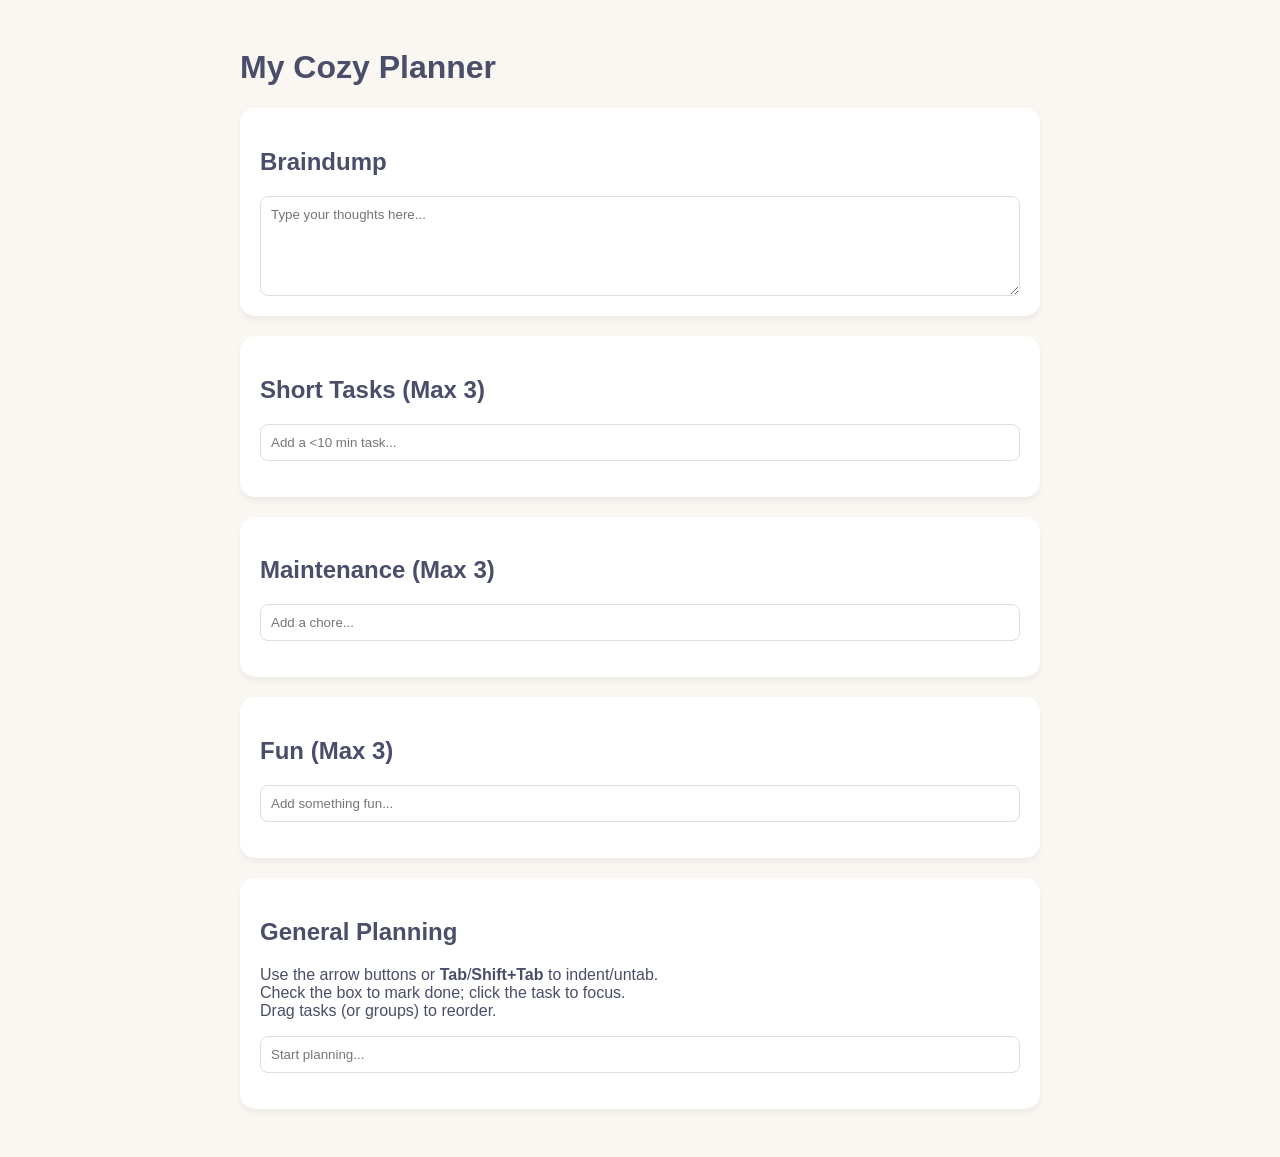
==== index.html @ a2bdfbc6 "Update and rename planner.html to index.html" ====
<!DOCTYPE html>
<html lang="en">
<head>
    <meta charset="UTF-8">
    <meta name="viewport" content="width=device-width, initial-scale=1.0">
    <title>Cozy Day Planner</title>
    <link rel="stylesheet" href="planner.css">
</head>
<body>

    <div class="planner-container">
        <header>
            <h1>My Cozy Planner</h1>
        </header>

        <section class="section">
            <h2>Braindump</h2>
            <textarea id="braindump" placeholder="Type your thoughts here..."></textarea>
        </section>

        <div class="task-grid">
            <div class="section restricted" data-limit="3" id="short-tasks">
                <h2>Short Tasks (Max 3)</h2>
                <input type="text" placeholder="Add a <10 min task..." class="task-input">
                <ul class="task-list"></ul>
            </div>

            <div class="section restricted" data-limit="3" id="maintenance-tasks">
                <h2>Maintenance (Max 3)</h2>
                <input type="text" placeholder="Add a chore..." class="task-input">
                <ul class="task-list"></ul>
            </div>

            <div class="section restricted" data-limit="3" id="fun-tasks">
                <h2>Fun (Max 3)</h2>
                <input type="text" placeholder="Add something fun..." class="task-input">
                <ul class="task-list"></ul>
            </div>
        </div>

        <section class="section" id="general-planning">
            <h2>General Planning</h2>
            <p class="hint">Use the arrow buttons or <b>Tab</b>/<b>Shift+Tab</b> to indent/untab.<br>Check the box to mark done; click the task to focus.<br>Drag tasks (or groups) to reorder.</p>
            <input type="text" id="general-input" placeholder="Start planning...">
            <ul id="general-list" class="task-list"></ul>
        </section>
    </div>

    <script src="planner.js"></script>
</body>
</html>
---- planner.css ----
:root {
    --bg-color: #faf7f2;
    --accent-color: #d4a373;
    --text-color: #4a4e69;
    --error-color: #e5989b;
}

body {
    background-color: var(--bg-color);
    font-family: 'Segoe UI', Tahoma, Geneva, Verdana, sans-serif;
    color: var(--text-color);
    display: flex;
    justify-content: center;
    padding: 20px;
}

.planner-container {
    max-width: 800px;
    width: 100%;
}

.section {
    background: white;
    padding: 20px;
    margin-bottom: 20px;
    border-radius: 15px;
    box-shadow: 0 4px 6px rgba(0,0,0,0.05);
}

textarea {
    width: 100%;
    height: 100px;
    border: 1px solid #ddd;
    border-radius: 8px;
    padding: 10px;
    resize: vertical;
}

input[type="text"] {
    width: 100%;
    padding: 10px;
    border: 1px solid #ddd;
    border-radius: 8px;
    box-sizing: border-box;
}

.task-list {
    list-style: none;
    padding: 0;
}

.task-item {
    padding: 8px 0;
    border-bottom: 1px solid #eee;
}

/* Indentation Classes (multiple levels) */
.indent-level-1 { margin-left: 30px; color: #888; }
.indent-level-2 { margin-left: 60px; color: #777; }
.indent-level-3 { margin-left: 90px; color: #666; }
/* fallback for any single-class use */
.indent { margin-left: 30px; color: #888; }

/* dragging styles */
.task-item.dragging {
    opacity: 0.4;
}
/* Shake Animation */
.shake {
    animation: shake 0.4s ease-in-out;
    border-color: var(--error-color) !important;
}

@keyframes shake {
    0%, 100% { transform: translateX(0); }
    25% { transform: translateX(-5px); }
    75% { transform: translateX(5px); }
}
textarea {
    display: block;          /* Removes the "text baseline" alignment issues */
    width: 100%;             /* Ensures it spans the full container */
    box-sizing: border-box;  /* Includes padding/border in the width calculation */
    margin-top: 10px;        /* Adds a consistent gap below the title */
    border: 1px solid #ddd;
    border-radius: 8px;
    padding: 10px;
    font-family: inherit;    /* Ensures text inside matches the rest of the app */
    resize: vertical;        /* Only allow vertical stretching to keep width stable */
}

/* Style for completed tasks */
.completed {
    text-decoration: line-through;
    color: #a0a0a0;
    opacity: 0.6;
}

/* Give the user a hint that they can click these */
.task-item {
    cursor: grab;
    user-select: none; /* Prevents text highlighting while clicking */
    transition: all 0.2s ease;
    display: flex;
    align-items: center;
}
.task-item:active {
    cursor: grabbing;
}

/* group border to visually tie child items to parent */
.task-item.indent-level-1,
.task-item.indent-level-2,
.task-item.indent-level-3 {
    border-left: 2px solid #ccc;
    padding-left: 6px;
}

/* checkbox at start */
.task-item input.complete-checkbox {
    margin-right: 8px;
}

/* indent/outdent button styles */
.task-item .controls {
    display: inline-flex;
    margin-left: auto; /* push controls to the right */
}
.task-item .controls button {
    background: none;
    border: none;
    cursor: pointer;
    font-size: 0.9em;
    padding: 2px 4px;
    margin-left: 4px;
}
.task-item.dragging {
    opacity: 0.4;
}
.task-item:hover {
    background-color: #fdfaf6;
}
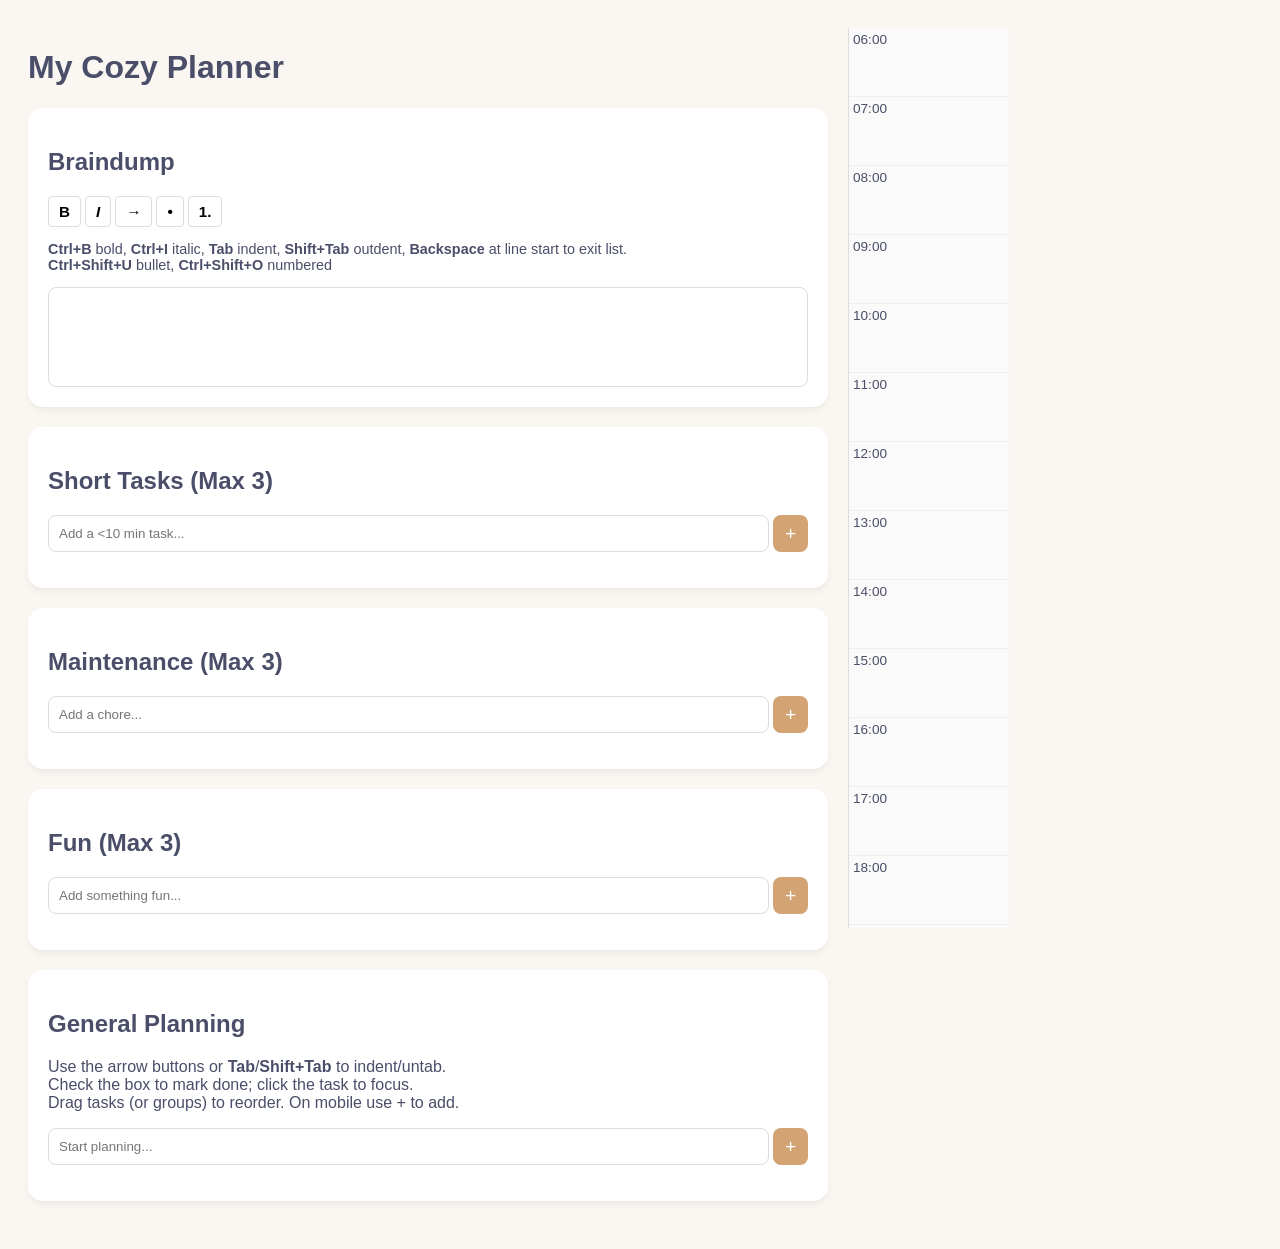
==== commit 8b17d6c6: "Add files via upload" ====
--- a/index.html
+++ b/index.html
@@ -8,44 +8,82 @@
 </head>
 <body>
 
-    <div class="planner-container">
-        <header>
-            <h1>My Cozy Planner</h1>
-        </header>
+    <div class="main-content">
+        <div class="planner-container">
+            <header>
+                <h1>My Cozy Planner</h1>
+            </header>
 
         <section class="section">
             <h2>Braindump</h2>
-            <textarea id="braindump" placeholder="Type your thoughts here..."></textarea>
+            <div class="braindump-toolbar">
+                <button id="btn-bold" title="Bold (Ctrl+B)"><b>B</b></button>
+                <button id="btn-italic" title="Italic (Ctrl+I)"><i>I</i></button>
+                <button id="btn-indent" title="Indent (Tab)">→</button>
+                <button id="btn-bullet" title="Bullet List">•</button>
+                <button id="btn-number" title="Numbered List">1.</button>
+            </div>
+            <p class="hint" style="font-size: 0.9em;"><b>Ctrl+B</b> bold, <b>Ctrl+I</b> italic, <b>Tab</b> indent, <b>Shift+Tab</b> outdent, <b>Backspace</b> at line start to exit list.<br><b>Ctrl+Shift+U</b> bullet, <b>Ctrl+Shift+O</b> numbered</p>
+            <div id="braindump" class="braindump-editor" contenteditable="true" role="textbox" aria-label="Braindump text area"></div>
         </section>
 
         <div class="task-grid">
             <div class="section restricted" data-limit="3" id="short-tasks">
                 <h2>Short Tasks (Max 3)</h2>
-                <input type="text" placeholder="Add a <10 min task..." class="task-input">
+                <div class="input-group">
+                    <input type="text" placeholder="Add a <10 min task..." class="task-input">
+                    <button class="add-btn">+</button>
+                </div>
                 <ul class="task-list"></ul>
             </div>
 
             <div class="section restricted" data-limit="3" id="maintenance-tasks">
                 <h2>Maintenance (Max 3)</h2>
-                <input type="text" placeholder="Add a chore..." class="task-input">
+                <div class="input-group">
+                    <input type="text" placeholder="Add a chore..." class="task-input">
+                    <button class="add-btn">+</button>
+                </div>
                 <ul class="task-list"></ul>
             </div>
 
             <div class="section restricted" data-limit="3" id="fun-tasks">
                 <h2>Fun (Max 3)</h2>
-                <input type="text" placeholder="Add something fun..." class="task-input">
+                <div class="input-group">
+                    <input type="text" placeholder="Add something fun..." class="task-input">
+                    <button class="add-btn">+</button>
+                </div>
                 <ul class="task-list"></ul>
             </div>
         </div>
 
         <section class="section" id="general-planning">
             <h2>General Planning</h2>
-            <p class="hint">Use the arrow buttons or <b>Tab</b>/<b>Shift+Tab</b> to indent/untab.<br>Check the box to mark done; click the task to focus.<br>Drag tasks (or groups) to reorder.</p>
-            <input type="text" id="general-input" placeholder="Start planning...">
+            <p class="hint">Use the arrow buttons or <b>Tab</b>/<b>Shift+Tab</b> to indent/untab.<br>Check the box to mark done; click the task to focus.<br>Drag tasks (or groups) to reorder. On mobile use + to add.</p>
+            <div class="input-group">
+                <input type="text" id="general-input" placeholder="Start planning...">
+                <button id="general-add" class="add-btn">+</button>
+            </div>
             <ul id="general-list" class="task-list"></ul>
         </section>
-    </div>
+        </div> <!-- planner-container -->
+        <div class="time-blocker" id="time-blocker"></div>
+        <!-- Event modal -->
+        <div id="event-modal" class="modal hidden" role="dialog" aria-modal="true" aria-labelledby="modal-title">
+            <div class="modal-content">
+                <h3 id="modal-title">Create Time Block</h3>
+                <label>Label<br><input type="text" id="evt-label" placeholder="Meeting"></label>
+                <label>Start<br><input type="time" id="evt-start"></label>
+                <label>End<br><input type="time" id="evt-end"></label>
+                <label>Color<br><input type="color" id="evt-color" value="#336699"></label>
+                <div class="modal-actions">
+                    <button id="evt-save">Save</button>
+                    <button id="evt-delete" class="danger" style="display:none">Delete</button>
+                    <button id="evt-cancel">Cancel</button>
+                </div>
+            </div>
+        </div>
+    </div> <!-- main-content -->
 
     <script src="planner.js"></script>
 </body>
-</html>
+</html>
--- a/planner.css
+++ b/planner.css
@@ -13,6 +13,91 @@
     justify-content: center;
     padding: 20px;
 }
+
+/* layout for planner + time blocker */
+.main-content {
+    display: flex;
+    width: 100%;
+}
+
+.time-blocker {
+    width: 160px;
+    border-left: 1px solid #ddd;
+    margin-left: 20px;
+    position: sticky;
+    top: 0;
+    height: 100vh;
+    overflow-y: auto;
+    background: #fafafa;
+}
+.time-blocker .hour-block {
+    height: 60px;
+    border-bottom: 1px solid #eee;
+    padding: 4px;
+    font-size: 0.85em;
+    cursor: pointer;
+    position: relative;
+}
+.time-blocker .hour-label {
+    position: absolute;
+    left: 4px;
+    top: 4px;
+}
+.time-blocker .event {
+    position: absolute;
+    top: 0;
+    left: 0;
+    right: 0;
+    bottom: 0;
+    padding-left: 30px;
+    font-size: 0.8em;
+    color: white;
+}
+
+/* rendered time-block events inside the time-blocker */
+.time-blocker .tb-event {
+    position: absolute;
+    left: 8px;
+    right: 8px;
+    border-radius: 8px;
+    color: #fff;
+    padding: 6px 8px;
+    box-sizing: border-box;
+    font-size: 0.85em;
+    overflow: hidden;
+    cursor: pointer;
+}
+
+/* modal styles for creating/editing time blocks */
+.modal {
+    position: fixed;
+    inset: 0;
+    display: flex;
+    align-items: center;
+    justify-content: center;
+    background: rgba(0,0,0,0.35);
+    z-index: 60;
+}
+.modal.hidden { display: none; }
+.modal-content {
+    background: white;
+    padding: 16px;
+    border-radius: 10px;
+    box-shadow: 0 8px 30px rgba(0,0,0,0.2);
+    width: 320px;
+}
+.modal-content h3 { margin-top: 0; }
+.modal-content label { display: block; margin-bottom: 8px; font-size: 0.9em; }
+.modal-content input[type="text"], .modal-content input[type="time"], .modal-content input[type="color"] {
+    width: 100%;
+    padding: 6px 8px;
+    box-sizing: border-box;
+    margin-top: 4px;
+}
+.modal-actions { display: flex; justify-content: flex-end; gap: 8px; margin-top: 8px; }
+.modal-actions button { padding: 6px 10px; border-radius: 6px; cursor: pointer; }
+.modal-actions #evt-save { background: var(--accent-color); color: white; border: none; }
+.modal-actions #evt-cancel { background: transparent; border: 1px solid #ddd; }
 
 .planner-container {
     max-width: 800px;
@@ -86,6 +171,82 @@
     padding: 10px;
     font-family: inherit;    /* Ensures text inside matches the rest of the app */
     resize: vertical;        /* Only allow vertical stretching to keep width stable */
+    overflow: hidden;        /* hide scrollbar when auto-expanding */
+}
+
+/* Braindump editor (contenteditable) */
+.braindump-toolbar {
+    display: flex;
+    gap: 4px;
+    margin-bottom: 8px;
+    flex-wrap: wrap;
+}
+
+.braindump-toolbar button {
+    background: white;
+    border: 1px solid #ddd;
+    border-radius: 4px;
+    padding: 6px 10px;
+    cursor: pointer;
+    font-weight: bold;
+    transition: all 0.2s ease;
+    font-size: 0.95em;
+}
+
+.braindump-toolbar button:hover {
+    background: #f5f5f5;
+    border-color: var(--accent-color);
+    color: var(--accent-color);
+}
+
+.braindump-toolbar button:active {
+    background: #efefef;
+}
+
+.braindump-editor {
+    display: block;
+    width: 100%;
+    min-height: 100px;
+    box-sizing: border-box;
+    margin-top: 10px;
+    border: 1px solid #ddd;
+    border-radius: 8px;
+    padding: 10px;
+    font-family: inherit;
+    line-height: 1.5;
+    white-space: pre-wrap;
+    word-wrap: break-word;
+    outline: none;
+}
+
+/* Nested list styling */
+.braindump-editor ol {
+    list-style-type: decimal;
+}
+
+.braindump-editor ol ol {
+    list-style-type: lower-alpha;
+}
+
+.braindump-editor ol ol ol {
+    list-style-type: lower-roman;
+}
+
+.braindump-editor ul {
+    list-style-type: disc;
+}
+
+.braindump-editor ul ul {
+    list-style-type: circle;
+}
+
+.braindump-editor ul ul ul {
+    list-style-type: square;
+}
+
+.braindump-editor:focus {
+    border-color: var(--accent-color);
+    box-shadow: 0 0 0 2px rgba(212, 163, 115, 0.1);
 }
 
 /* Style for completed tasks */
@@ -115,6 +276,51 @@
     padding-left: 6px;
 }
 
+/* input group for mobile-friendly add button */
+.input-group {
+    display: flex;
+    gap: 4px;
+}
+.input-group .add-btn {
+    width: 36px;
+    background: var(--accent-color);
+    color: white;
+    border: none;
+    border-radius: 8px;
+    cursor: pointer;
+    font-size: 1.2em;
+    line-height: 1;
+}
+
+/* reuse delete button styles for general tasks */
+.task-item .delete-btn {
+    margin-left: auto;
+    background: transparent;
+    border: none;
+    color: #e5989b;
+    cursor: pointer;
+    font-size: 1em;
+}
+.task-item .delete-btn:hover {
+    color: var(--error-color);
+}
+.input-group .add-btn:active {
+    background: #c98959;
+}
+
+/* task-item delete button */
+.task-item .delete-btn {
+    margin-left: auto;
+    background: transparent;
+    border: none;
+    color: #e5989b;
+    cursor: pointer;
+    font-size: 1em;
+}
+.task-item .delete-btn:hover {
+    color: var(--error-color);
+}
+
 /* checkbox at start */
 .task-item input.complete-checkbox {
     margin-right: 8px;
